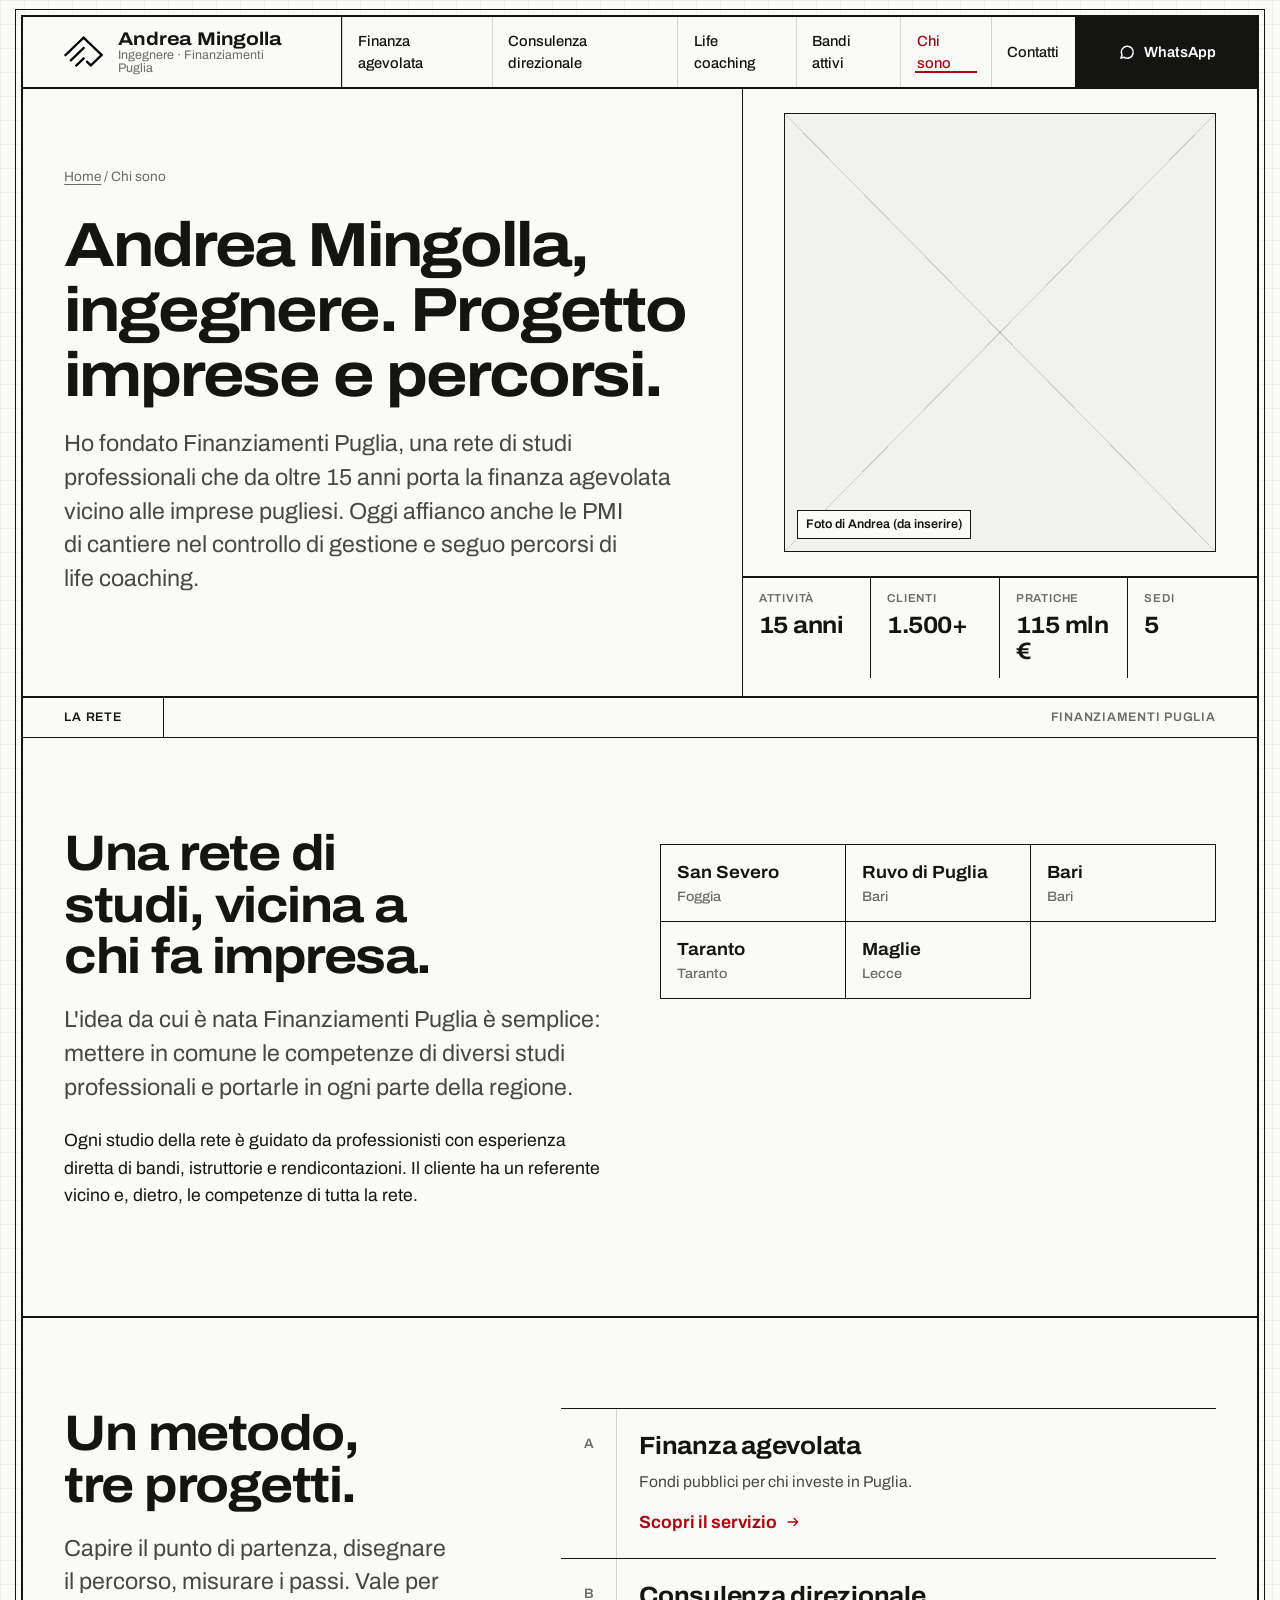
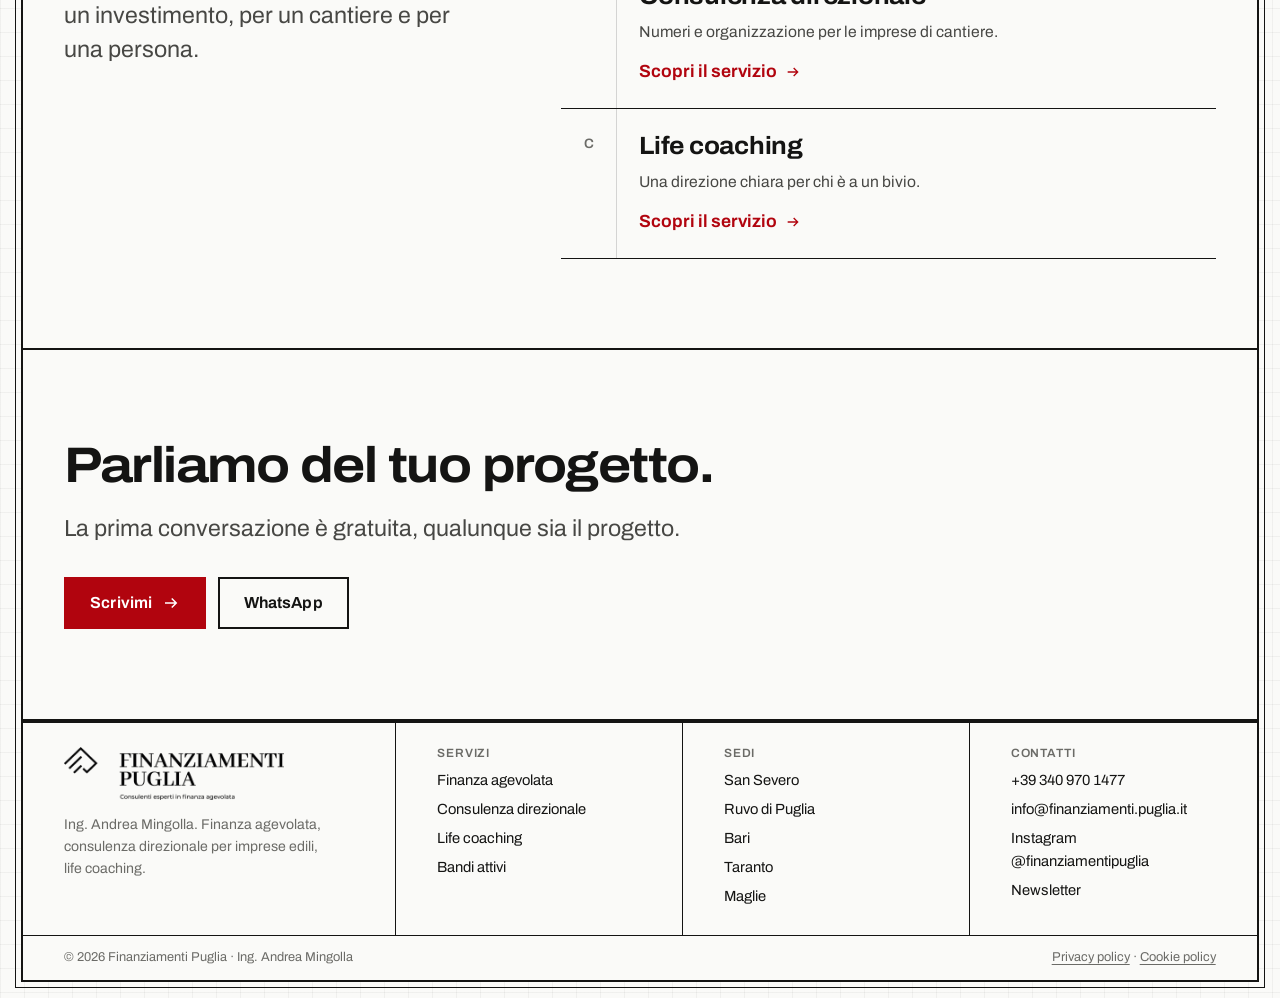
==== finanziamenti-puglia/chi-sono.html @ ba0a187e "Prototipo nuovo sito Finanziamenti Puglia / Andrea Mingolla Pagine HTML (home, finanza agevolata, co" ====
<!doctype html>
<html lang="it">
<head>
<meta charset="utf-8">
<meta name="viewport" content="width=device-width, initial-scale=1">
<title>Chi sono: Ing. Andrea Mingolla, fondatore di Finanziamenti Puglia</title>
<meta name="description" content="Andrea Mingolla, ingegnere, fondatore di Finanziamenti Puglia: 15 anni di finanza agevolata, oltre 1.500 clienti, 5 sedi in Puglia. Consulenza direzionale e life coaching.">
<link rel="canonical" href="https://www.finanziamenti.puglia.it/chi-sono/">
<meta property="og:type" content="website">
<meta property="og:locale" content="it_IT">
<meta property="og:title" content="Chi sono: Ing. Andrea Mingolla, fondatore di Finanziamenti Puglia">
<meta property="og:description" content="Andrea Mingolla, ingegnere, fondatore di Finanziamenti Puglia: 15 anni di finanza agevolata, oltre 1.500 clienti, 5 sedi in Puglia. Consulenza direzionale e life coaching.">
<meta property="og:url" content="https://www.finanziamenti.puglia.it/chi-sono/">
<meta name="theme-color" content="#fafaf8">
<link rel="icon" href="assets/img/favicon.png">
<link rel="preload" href="assets/fonts/archivo.woff2" as="font" type="font/woff2" crossorigin>
<link rel="stylesheet" href="assets/site.css">
<script type="application/ld+json">
{
 "@context": "https://schema.org",
 "@graph": [
  {
   "@type": "ProfilePage",
   "mainEntity": {
    "@id": "https://www.finanziamenti.puglia.it/#andrea"
   },
   "name": "Chi sono"
  },
  {
   "@type": "Person",
   "@id": "https://www.finanziamenti.puglia.it/#andrea",
   "name": "Andrea Mingolla",
   "honorificPrefix": "Ing.",
   "jobTitle": "Consulente di finanza agevolata, consulente direzionale e life coach",
   "worksFor": {
    "@id": "https://www.finanziamenti.puglia.it/#studio"
   }
  },
  {
   "@type": "BreadcrumbList",
   "itemListElement": [
    {
     "@type": "ListItem",
     "position": 1,
     "name": "Home",
     "item": "https://www.finanziamenti.puglia.it/"
    },
    {
     "@type": "ListItem",
     "position": 2,
     "name": "Chi sono",
     "item": "https://www.finanziamenti.puglia.it/chi-sono/"
    }
   ]
  }
 ]
}
</script>
</head>
<body>
<a class="skip" href="#contenuto">Vai al contenuto</a>
<div class="sheet">

<header class="top">
  <a class="brand" href="index.html" aria-label="Andrea Mingolla, home">
    <img src="assets/img/logo-mark.png" alt="" width="40" height="32">
    <span class="brand-name"><b>Andrea Mingolla</b><span>Ingegnere · Finanziamenti Puglia</span></span>
  </a>
  <button class="menu-btn" aria-expanded="false" aria-controls="nav">Menu</button>
  <nav class="nav" id="nav" aria-label="Principale">
    <a href="finanza-agevolata.html">Finanza agevolata</a>
    <a href="consulenza-direzionale.html">Consulenza direzionale</a>
    <a href="life-coaching.html">Life coaching</a>
    <a href="https://www.finanziamenti.puglia.it/bandi-attivi/">Bandi attivi</a>
    <a href="chi-sono.html" aria-current="page">Chi sono</a>
    <a href="contatti.html">Contatti</a>
  </nav>
  <a class="cta-wa" href="https://wa.me/393409701477?text=Ciao%20Andrea%2C%20ti%20scrivo%20dal%20sito." aria-label="Scrivimi su WhatsApp">
    <svg width="18" height="18" viewBox="0 0 24 24" fill="none" stroke="currentColor" stroke-width="2" aria-hidden="true"><path d="M4 20l1.3-3.9A8 8 0 1 1 8 19z"/></svg>
    <span>WhatsApp</span>
  </a>
</header>

<main id="contenuto">
<section class="page-head">
  <div class="main">
    <p class="crumbs"><a href="index.html">Home</a> / Chi sono</p>
    <h1>Andrea Mingolla, ingegnere. Progetto imprese e percorsi.</h1>
    <p class="lede">Ho fondato Finanziamenti Puglia, una rete di studi professionali che da oltre 15 anni porta la finanza agevolata vicino alle imprese pugliesi. Oggi affianco anche le PMI di cantiere nel controllo di gestione e seguo percorsi di life coaching.</p>
  </div>
  <div class="side"><div class="note" style="flex:1;display:flex"><div class="photo" style="width:100%;aspect-ratio:auto;min-height:260px"><span>Foto di Andrea (da inserire)</span></div></div>
    <dl class="cartiglio"><div><dt>Attività</dt><dd>15 anni</dd></div><div><dt>Clienti</dt><dd>1.500+</dd></div><div><dt>Pratiche</dt><dd>115 mln €</dd></div><div><dt>Sedi</dt><dd>5</dd></div></dl></div>
</section>

<section class="band" aria-labelledby="visione">
  <div class="strip"><span>La rete</span><span>Finanziamenti Puglia</span></div>
  <div class="pad cols">
    <div class="span-6 stack">
      <h2 id="visione">Una rete di studi, vicina a chi fa impresa.</h2>
      <p class="lede">L'idea da cui è nata Finanziamenti Puglia è semplice: mettere in comune le competenze di diversi studi professionali e portarle in ogni parte della regione.</p>
      <p>Ogni studio della rete è guidato da professionisti con esperienza diretta di bandi, istruttorie e rendicontazioni. Il cliente ha un referente vicino e, dietro, le competenze di tutta la rete.</p>
    </div>
    <div class="span-6">
      <ul class="sedi" aria-label="Sedi">
        <li>San Severo<span>Foggia</span></li><li>Ruvo di Puglia<span>Bari</span></li><li>Bari<span>Bari</span></li><li>Taranto<span>Taranto</span></li><li>Maglie<span>Lecce</span></li>
      </ul>
    </div>
  </div>
</section>

<section class="band" aria-labelledby="metodo">
  <div class="pad cols">
    <div class="span-5 stack"><h2 id="metodo">Un metodo, tre progetti.</h2><p class="lede">Capire il punto di partenza, disegnare il percorso, misurare i passi. Vale per un investimento, per un cantiere e per una persona.</p></div>
    <div class="span-7">
      <a class="index-row" href="finanza-agevolata.html" style="border-top:1px solid var(--line)"><span class="code">A</span><div class="body"><h3>Finanza agevolata</h3><p>Fondi pubblici per chi investe in Puglia.</p><span class="go">Scopri il servizio <svg viewBox="0 0 24 24" fill="none" stroke="currentColor" stroke-width="2" aria-hidden="true"><path d="M4 12h15M13 6l6 6-6 6"/></svg></span></div><svg class="ring" aria-hidden="true"><rect x="1" y="1" width="99%" height="98%"/></svg></a>
      <a class="index-row" href="consulenza-direzionale.html"><span class="code">B</span><div class="body"><h3>Consulenza direzionale</h3><p>Numeri e organizzazione per le imprese di cantiere.</p><span class="go">Scopri il servizio <svg viewBox="0 0 24 24" fill="none" stroke="currentColor" stroke-width="2" aria-hidden="true"><path d="M4 12h15M13 6l6 6-6 6"/></svg></span></div><svg class="ring" aria-hidden="true"><rect x="1" y="1" width="99%" height="98%"/></svg></a>
      <a class="index-row" href="life-coaching.html" style="border-bottom:1px solid var(--line)"><span class="code">C</span><div class="body"><h3>Life coaching</h3><p>Una direzione chiara per chi è a un bivio.</p><span class="go">Scopri il servizio <svg viewBox="0 0 24 24" fill="none" stroke="currentColor" stroke-width="2" aria-hidden="true"><path d="M4 12h15M13 6l6 6-6 6"/></svg></span></div><svg class="ring" aria-hidden="true"><rect x="1" y="1" width="99%" height="98%"/></svg></a>
    </div>
  </div>
</section>

<section class="band" aria-labelledby="cta">
  <div class="pad cols">
    <div class="span-8 stack"><h2 id="cta">Parliamo del tuo progetto.</h2><p class="lede">La prima conversazione è gratuita, qualunque sia il progetto.</p>
      <div class="btn-row"><a class="btn btn-red" href="contatti.html#richiesta"><span>Scrivimi</span><svg viewBox="0 0 24 24" fill="none" stroke="currentColor" stroke-width="2" aria-hidden="true"><path d="M4 12h15M13 6l6 6-6 6"/></svg></a><a class="btn" href="https://wa.me/393409701477">WhatsApp</a></div></div>
  </div>
</section>
</main>

<footer>
  <div class="foot" style="border-top:2px solid var(--line)">
    <div>
      <img class="logo" src="assets/img/logo-finanziamenti-puglia.png" alt="Finanziamenti Puglia" width="220" height="53">
      <p class="small">Ing. Andrea Mingolla. Finanza agevolata, consulenza direzionale per imprese edili, life coaching.</p>
    </div>
    <div><h4>Servizi</h4><ul><li><a href="finanza-agevolata.html">Finanza agevolata</a></li><li><a href="consulenza-direzionale.html">Consulenza direzionale</a></li><li><a href="life-coaching.html">Life coaching</a></li><li><a href="https://www.finanziamenti.puglia.it/bandi-attivi/">Bandi attivi</a></li></ul></div>
    <div><h4>Sedi</h4><ul><li>San Severo</li><li>Ruvo di Puglia</li><li>Bari</li><li>Taranto</li><li>Maglie</li></ul></div>
    <div><h4>Contatti</h4><ul><li><a href="tel:+393409701477">+39 340 970 1477</a></li><li><a href="mailto:info@finanziamenti.puglia.it">info@finanziamenti.puglia.it</a></li><li><a href="https://www.instagram.com/finanziamentipuglia/">Instagram @finanziamentipuglia</a></li><li><a href="https://www.finanziamenti.puglia.it/newsletter/">Newsletter</a></li></ul></div>
  </div>
  <div class="foot-legal"><span>© 2026 Finanziamenti Puglia · Ing. Andrea Mingolla</span><span><a href="https://www.finanziamenti.puglia.it/privacy-policy/">Privacy policy</a> · <a href="https://www.finanziamenti.puglia.it/cookie-policy/">Cookie policy</a></span></div>
</footer>

</div>
<a class="wa-float" href="https://wa.me/393409701477?text=Ciao%20Andrea%2C%20ti%20scrivo%20dal%20sito."><svg viewBox="0 0 24 24" fill="none" stroke="currentColor" stroke-width="2" aria-hidden="true"><path d="M4 20l1.3-3.9A8 8 0 1 1 8 19z"/></svg>WhatsApp</a>
<script src="assets/site.js"></script>
</body>
</html>
---- finanziamenti-puglia/assets/site.css ----
/* Andrea Mingolla / Finanziamenti Puglia: la tavola di progetto */

@font-face {
  font-family: "Archivo";
  src: url("fonts/archivo.woff2") format("woff2-variations");
  font-weight: 100 900;
  font-stretch: 62% 125%;
  font-style: normal;
  font-display: swap;
}

:root {
  --paper: #fafaf8;
  --paper-2: #f1f1ee;
  --ink: #141413;
  --ink-2: #474744;
  --ink-3: #6b6b67;
  --line: #141413;
  --hair: rgba(20, 20, 19, 0.16);
  --grid: rgba(20, 20, 19, 0.045);
  --red: #b1040e;
  --red-deep: #8c030b;
  --red-wash: rgba(177, 4, 14, 0.07);

  --font: "Archivo", "Helvetica Neue", Arial, sans-serif;
  --step--1: clamp(0.82rem, 0.8rem + 0.1vw, 0.88rem);
  --step-0: clamp(1rem, 0.96rem + 0.2vw, 1.1rem);
  --step-1: clamp(1.2rem, 1.1rem + 0.45vw, 1.45rem);
  --step-2: clamp(1.5rem, 1.3rem + 0.9vw, 2.1rem);
  --step-3: clamp(2rem, 1.6rem + 1.9vw, 3.2rem);
  --step-4: clamp(2.3rem, 1.5rem + 3vw, 4.1rem);

  --gutter: clamp(16px, 3.2vw, 48px);
  --frame: clamp(8px, 1.2vw, 18px);
  --max: 1400px;
  --ease: cubic-bezier(0.16, 1, 0.3, 1);
}

*, *::before, *::after { box-sizing: border-box; }
html { -webkit-text-size-adjust: 100%; scroll-behavior: smooth; scroll-padding-top: 88px; }
@media (prefers-reduced-motion: reduce) { html { scroll-behavior: auto; } }

body {
  margin: 0;
  font-family: var(--font);
  font-size: var(--step-0);
  line-height: 1.55;
  color: var(--ink);
  background-color: var(--paper);
  background-image:
    linear-gradient(var(--grid) 1px, transparent 1px),
    linear-gradient(90deg, var(--grid) 1px, transparent 1px);
  background-size: 24px 24px;
  font-variant-numeric: tabular-nums;
  text-rendering: optimizeLegibility;
}

::selection { background: var(--red); color: #fff; }
:focus-visible { outline: 2px solid var(--red); outline-offset: 3px; }
html { scrollbar-color: var(--ink) var(--paper-2); }

img { max-width: 100%; display: block; }
a { color: inherit; text-decoration-thickness: 1px; text-underline-offset: 0.2em; }
a:not([class]):hover { color: var(--red); }

h1, h2, h3, h4 {
  margin: 0;
  font-weight: 700;
  font-stretch: 112%;
  line-height: 1.04;
  letter-spacing: -0.02em;
  text-wrap: balance;
}
h1 { font-size: var(--step-4); letter-spacing: -0.035em; }
h2 { font-size: var(--step-3); letter-spacing: -0.03em; }
h3 { font-size: var(--step-1); font-stretch: 105%; letter-spacing: -0.01em; line-height: 1.2; }
p { margin: 0 0 1em; max-width: 68ch; text-wrap: pretty; }
.lede { font-size: var(--step-1); line-height: 1.45; color: var(--ink-2); max-width: 58ch; }
.small { font-size: var(--step--1); color: var(--ink-3); }

.skip { position: absolute; left: -9999px; top: 8px; background: var(--ink); color: #fff; padding: 8px 12px; z-index: 50; }
.skip:focus { left: 8px; }

/* ---------- Sheet frame ---------- */
.sheet {
  max-width: var(--max);
  margin: var(--frame) auto;
  border: 2px solid var(--line);
  outline: 1px solid var(--line);
  outline-offset: 5px;
  background: var(--paper);
  position: relative;
}
@media (max-width: 1440px) {
  .sheet { margin-left: calc(var(--frame) + 6px); margin-right: calc(var(--frame) + 6px); }
}

/* ---------- Header ---------- */
.top {
  position: sticky; top: 0; z-index: 20;
  display: flex; align-items: stretch; justify-content: space-between;
  border-bottom: 2px solid var(--line);
  background: var(--paper);
  min-height: 72px;
}
.brand {
  display: flex; align-items: center; gap: 14px;
  padding: 10px var(--gutter);
  text-decoration: none;
  border-right: 1px solid var(--line);
}
.brand img { width: 40px; height: auto; }
.brand-name { display: flex; flex-direction: column; line-height: 1.1; }
.brand-name b { font-size: 1.15rem; font-stretch: 115%; letter-spacing: -0.01em; }
.brand-name span { font-size: 0.78rem; color: var(--ink-3); }
.brand:hover { color: var(--ink); }

.nav { display: flex; align-items: stretch; margin-left: auto; }
.nav a {
  display: flex; align-items: center;
  padding: 0 clamp(10px, 1.2vw, 20px);
  border-left: 1px solid var(--hair);
  text-decoration: none;
  font-size: 0.92rem; font-weight: 500;
  position: relative;
}
.nav a[aria-current="page"] { color: var(--red); }
.nav a[aria-current="page"]::after {
  content: ""; position: absolute; left: 14px; right: 14px; bottom: 14px;
  height: 2px; background: var(--red);
}
.top .cta-wa {
  display: flex; align-items: center; gap: 8px;
  padding: 0 var(--gutter);
  border-left: 2px solid var(--line);
  background: var(--ink); color: #fff;
  text-decoration: none; font-weight: 600; font-size: 0.92rem;
  white-space: nowrap;
}
.top .cta-wa:hover { background: var(--red); color: #fff; }
.menu-btn { display: none; }

@media (max-width: 1080px) {
  .nav { display: none; }
  .menu-btn {
    display: flex; align-items: center; gap: 8px; margin-left: auto;
    padding: 0 var(--gutter); border: 0; border-left: 1px solid var(--line);
    background: transparent; font: inherit; font-weight: 600; color: var(--ink); cursor: pointer;
  }
  .nav.open {
    display: flex; flex-direction: column; position: absolute; top: 100%; left: 0; right: 0;
    background: var(--paper); border-bottom: 2px solid var(--line);
  }
  .nav.open a { padding: 16px var(--gutter); border-left: 0; border-top: 1px solid var(--hair); font-size: 1.05rem; }
  .nav.open a[aria-current="page"]::after { display: none; }
}
@media (max-width: 560px) {
  .brand-name span { display: none; }
  .top .cta-wa span { display: none; }
  .brand { border-right: 0; }
}

/* ---------- Generic layout ---------- */
.band { border-bottom: 2px solid var(--line); position: relative; }
.pad { padding: clamp(48px, 7vw, 112px) var(--gutter); }
.cols { display: grid; grid-template-columns: repeat(12, minmax(0, 1fr)); column-gap: var(--gutter); }
.span-5 { grid-column: span 5; } .span-6 { grid-column: span 6; } .span-7 { grid-column: span 7; } .span-4 { grid-column: span 4; } .span-8 { grid-column: span 8; }
@media (max-width: 900px) { .cols > * { grid-column: 1 / -1; } }

.stack > * + * { margin-top: 1.1rem; }
h2 + .lede, h1 + .lede { margin-top: 1.25rem; }

/* ---------- Buttons ---------- */
.btn {
  display: inline-flex; align-items: center; justify-content: center; gap: 10px;
  min-height: 52px; padding: 0 24px;
  font: inherit; font-weight: 650; font-size: 1rem; letter-spacing: 0.005em;
  text-decoration: none; cursor: pointer;
  border: 2px solid var(--ink); background: transparent; color: var(--ink);
  transition: background-color .2s var(--ease), color .2s var(--ease), border-color .2s var(--ease);
}
.btn svg { width: 18px; height: 18px; flex: none; transition: transform .3s var(--ease); }
.btn:hover svg { transform: translateX(3px); }
.btn-red { background: var(--red); border-color: var(--red); color: #fff; }
.btn-red:hover { background: var(--red-deep); border-color: var(--red-deep); color: #fff; }
.btn-ink { background: var(--ink); color: #fff; }
.btn-ink:hover { background: var(--red); border-color: var(--red); color: #fff; }
.btn:not(.btn-red):not(.btn-ink):hover { background: var(--ink); color: #fff; }
.btn-row { display: flex; flex-wrap: wrap; gap: 12px; margin-top: 2rem; }

/* ---------- Revision mark (red pen) ---------- */
.mark { position: relative; white-space: nowrap; display: inline-block; }
.mark svg {
  position: absolute; left: -7%; top: -6%; width: 114%; height: 116%;
  overflow: visible; pointer-events: none;
}
.mark path {
  fill: none; stroke: var(--red); stroke-width: 3; stroke-linecap: round;
  vector-effect: non-scaling-stroke;
}
.js .mark path { stroke-dasharray: 1400; stroke-dashoffset: 1400; animation: draw 1.2s .35s var(--ease) forwards; }
.under { text-decoration: underline; text-decoration-color: var(--red); text-decoration-thickness: 0.07em; text-underline-offset: 0.12em; text-decoration-skip-ink: none; }
@keyframes draw { to { stroke-dashoffset: 0; } }
@media (prefers-reduced-motion: reduce) { .js .mark path { animation: none; stroke-dashoffset: 0; } }

/* ---------- Hero sheet ---------- */
.hero { display: grid; grid-template-columns: minmax(0, 1.25fr) minmax(0, 1fr); border-bottom: 2px solid var(--line); }
.hero-main { padding: clamp(36px, 4.5vw, 72px) var(--gutter) clamp(32px, 4vw, 56px); border-right: 1px solid var(--line); display: flex; flex-direction: column; }
.hero-main h1 { max-width: 17ch; }
.nw { white-space: nowrap; }
.hero-main .lede { margin-top: 1.6rem; }
.hero-side { display: flex; flex-direction: column; }

/* elenco elaborati: the service index table */
.index-table { width: 100%; border-collapse: collapse; }
.index-caption {
  display: flex; justify-content: space-between; align-items: baseline;
  padding: 14px var(--gutter); border-bottom: 1px solid var(--line);
  font-size: var(--step--1); font-weight: 600; font-stretch: 110%; text-transform: uppercase; letter-spacing: 0.06em;
}
.index-caption span:last-child { color: var(--ink-3); font-weight: 500; text-transform: none; letter-spacing: 0; }
.index-row {
  display: grid; grid-template-columns: 56px minmax(0, 1fr); align-items: start;
  border-bottom: 1px solid var(--line);
  text-decoration: none; position: relative;
  transition: background-color .25s var(--ease);
}
.index-row:last-child { border-bottom: 0; }
.index-row .code {
  align-self: stretch; display: flex; align-items: flex-start; justify-content: center;
  padding-top: 24px; border-right: 1px solid var(--hair);
  font-size: 0.85rem; font-weight: 600; color: var(--ink-3);
}
.index-row .body { padding: 22px var(--gutter) 22px 22px; }
.index-row h2, .index-row h3 { font-size: clamp(1.2rem, 1rem + .7vw, 1.6rem); display: inline; }
.index-row p { margin: 8px 0 14px; color: var(--ink-2); font-size: 0.98rem; }
.index-row .go { display: inline-flex; align-items: center; gap: 8px; font-weight: 650; color: var(--red); }
.index-row .go svg { width: 16px; height: 16px; transition: transform .3s var(--ease); }
.index-row .ring { position: absolute; inset: 8px 10px; pointer-events: none; overflow: visible; width: calc(100% - 20px); height: calc(100% - 16px); }
.index-row .ring rect { fill: none; stroke: var(--red); stroke-width: 2; stroke-dasharray: 3200; stroke-dashoffset: 3200; transition: stroke-dashoffset .9s var(--ease); vector-effect: non-scaling-stroke; }
.index-row:hover, .index-row:focus-visible { background: var(--red-wash); color: var(--ink); outline: none; }
.index-row:hover .ring rect, .index-row:focus-visible .ring rect { stroke-dashoffset: 0; }
.index-row:hover .go svg { transform: translateX(4px); }

/* cartiglio: title block */
.cartiglio { margin-top: auto; border-top: 2px solid var(--line); display: grid; grid-template-columns: repeat(4, minmax(0, 1fr)); }
.cartiglio > div { padding: 12px 16px 14px; border-right: 1px solid var(--line); }
.cartiglio > div:last-child { border-right: 0; }
.cartiglio dt, .cartiglio .k { font-size: 0.72rem; text-transform: uppercase; letter-spacing: 0.07em; color: var(--ink-3); font-weight: 600; }
.cartiglio dd, .cartiglio .v { margin: 4px 0 0; font-size: clamp(1.15rem, 1rem + .6vw, 1.6rem); font-weight: 700; font-stretch: 108%; letter-spacing: -0.02em; line-height: 1.1; }
.cartiglio .wide { grid-column: span 2; }
.cartiglio .full { grid-column: 1 / -1; border-right: 0; border-top: 1px solid var(--line); }
.cartiglio .v small { font-size: 0.85rem; font-weight: 500; letter-spacing: 0; color: var(--ink-2); }

@media (max-width: 1000px) {
  .hero { grid-template-columns: 1fr; }
  .hero-main { border-right: 0; border-bottom: 2px solid var(--line); }
}
@media (max-width: 560px) {
  .cartiglio { grid-template-columns: repeat(2, minmax(0, 1fr)); }
  .cartiglio > div:nth-child(2n) { border-right: 0; }
  .cartiglio > div:nth-child(n+3) { border-top: 1px solid var(--line); }
  .index-row { grid-template-columns: 40px minmax(0, 1fr); }
  .index-row .body { padding: 18px 16px; }
}

/* ---------- Dimension line (quota) ---------- */
.quota { display: flex; align-items: center; gap: 10px; color: var(--ink-3); font-size: 0.8rem; font-weight: 600; letter-spacing: 0.04em; margin: 0 0 2rem; }
.quota::before, .quota::after { content: ""; height: 1px; background: currentColor; flex: 1; }
.quota span { white-space: nowrap; }
.quota { --tick: 9px; position: relative; padding: 0 1px; }
.quota-wrap { position: relative; }
.quota-wrap::before, .quota-wrap::after { content: ""; position: absolute; top: 50%; width: 1px; height: 14px; background: var(--ink-3); transform: translateY(-50%) rotate(45deg); }

/* ---------- Section head with title strip ---------- */
.strip {
  display: flex; flex-wrap: wrap; align-items: stretch; border-bottom: 1px solid var(--line);
  font-size: 0.78rem; font-weight: 600; letter-spacing: 0.06em; text-transform: uppercase;
}
.strip > * { padding: 10px var(--gutter); border-right: 1px solid var(--line); display: flex; align-items: center; gap: 8px; }
.strip > *:last-child { border-right: 0; margin-left: auto; color: var(--ink-3); }
.strip .rev { color: var(--red); }

/* ---------- Bandi list ---------- */
.bandi { border-top: 2px solid var(--line); margin-top: 2rem; }
.bando {
  display: grid; grid-template-columns: 110px minmax(0, 1fr) auto; gap: 18px; align-items: baseline;
  padding: 18px 0; border-bottom: 1px solid var(--line); text-decoration: none;
}
.bando time { font-size: 0.85rem; color: var(--ink-3); font-weight: 600; }
.bando b { font-size: 1.1rem; font-stretch: 108%; display: block; }
.bando span { color: var(--ink-2); font-size: 0.95rem; }
.bando .arr { width: 18px; height: 18px; color: var(--red); transition: transform .3s var(--ease); }
.bando:hover .arr { transform: translateX(4px); }
@media (max-width: 640px) { .bando { grid-template-columns: minmax(0, 1fr) auto; } .bando time { grid-column: 1 / -1; } }

/* ---------- Spec list (what's included) ---------- */
.spec { list-style: none; margin: 1.5rem 0 0; padding: 0; border-top: 1px solid var(--line); }
.spec li { display: grid; grid-template-columns: 2.2rem minmax(0, 1fr); gap: 12px; padding: 14px 0; border-bottom: 1px solid var(--hair); }
.spec li::before { content: ""; width: 14px; height: 14px; margin-top: 6px; border: 2px solid var(--red); border-radius: 50%; }
.spec b { display: block; font-stretch: 106%; }
.spec span { color: var(--ink-2); font-size: 0.97rem; }

/* ---------- Margin diagram (illustrative) ---------- */
.diagram { border: 1px solid var(--line); background: var(--paper); padding: 20px 20px 16px; }
.diagram figcaption { font-size: 0.8rem; color: var(--ink-3); margin-top: 12px; display: flex; justify-content: space-between; gap: 12px; flex-wrap: wrap; }
.diagram svg { width: 100%; height: auto; display: block; overflow: visible; }
.diagram text { font-family: var(--font); font-size: 12px; fill: var(--ink-2); }
.diagram .t-strong { font-weight: 700; fill: var(--ink); font-size: 13px; }
.diagram .t-red { fill: var(--red); font-weight: 700; }

/* ---------- Photo placeholder (architectural: box with X) ---------- */
.photo {
  position: relative; border: 1px solid var(--line); background: var(--paper-2);
  aspect-ratio: 4 / 5; overflow: hidden;
}
.photo::before, .photo::after {
  content: ""; position: absolute; inset: 0;
  background: linear-gradient(to top right, transparent calc(50% - .5px), var(--hair) calc(50% - .5px), var(--hair) calc(50% + .5px), transparent calc(50% + .5px));
}
.photo::after { transform: scaleX(-1); }
.photo span { position: absolute; left: 12px; bottom: 12px; z-index: 1; background: var(--paper); border: 1px solid var(--line); padding: 4px 8px; font-size: 0.78rem; font-weight: 600; }
.photo img { position: relative; z-index: 1; width: 100%; height: 100%; object-fit: cover; }

/* ---------- Coaching register ---------- */
.coach { background: var(--paper); }
.coach h2 { font-stretch: 100%; font-weight: 600; }
.handline { display: block; width: min(320px, 70%); height: 22px; margin: 1.4rem 0 1.6rem; }
.handline path { fill: none; stroke: var(--red); stroke-width: 2.5; stroke-linecap: round; }

/* ---------- FAQ ---------- */
.faq { border-top: 2px solid var(--line); }
.faq details { border-bottom: 1px solid var(--line); }
.faq summary {
  list-style: none; cursor: pointer; display: flex; justify-content: space-between; gap: 18px; align-items: center;
  padding: 20px 0; font-weight: 650; font-stretch: 106%; font-size: var(--step-1); line-height: 1.3;
}
.faq summary::-webkit-details-marker { display: none; }
.faq summary::after {
  content: ""; flex: none; width: 14px; height: 14px; border-right: 2px solid var(--ink); border-bottom: 2px solid var(--ink);
  transform: rotate(45deg) translate(-3px, -3px); transition: transform .3s var(--ease);
}
.faq details[open] summary::after { transform: rotate(-135deg) translate(-3px, -3px); border-color: var(--red); }
.faq summary:hover { color: var(--red); }
.faq .a { padding: 0 0 22px; color: var(--ink-2); }
.faq .a p { max-width: 72ch; }

/* ---------- Form ---------- */
.form { border: 2px solid var(--line); background: var(--paper); }
.form fieldset { border: 0; margin: 0; padding: 0; min-width: 0; }
.form .pick { display: grid; grid-template-columns: repeat(3, minmax(0, 1fr)); border-bottom: 2px solid var(--line); }
.form .pick legend { position: absolute; left: -9999px; }
.form .pick label { position: relative; padding: 16px 18px; border-right: 1px solid var(--line); cursor: pointer; display: block; }
.form .pick label:last-of-type { border-right: 0; }
.form .pick input { position: absolute; opacity: 0; }
.form .pick b { display: block; font-stretch: 106%; line-height: 1.2; }
.form .pick span { font-size: 0.85rem; color: var(--ink-3); }
.form .pick label:has(input:checked) { background: var(--ink); color: #fff; }
.form .pick label:has(input:checked) span { color: rgba(255,255,255,.75); }
.form .pick label:has(input:focus-visible) { outline: 2px solid var(--red); outline-offset: -4px; }
@media (max-width: 640px) {
  .form .pick { grid-template-columns: 1fr; }
  .form .pick label { border-right: 0; border-bottom: 1px solid var(--line); }
  .form .pick label:last-of-type { border-bottom: 0; }
}
.form .fields { padding: clamp(18px, 2.4vw, 32px); display: grid; grid-template-columns: repeat(2, minmax(0, 1fr)); gap: 18px 20px; }
.form .full { grid-column: 1 / -1; }
@media (max-width: 640px) { .form .fields { grid-template-columns: 1fr; } }
.field label, .field .lab { display: block; font-size: 0.86rem; font-weight: 650; margin-bottom: 6px; }
.field input, .field select, .field textarea {
  width: 100%; font: inherit; font-size: 1rem; color: var(--ink);
  background: #fff; border: 1px solid var(--line); border-radius: 0;
  padding: 12px 14px; min-height: 48px; caret-color: var(--red);
}
.field textarea { min-height: 110px; resize: vertical; }
.field input::placeholder, .field textarea::placeholder { color: #75756f; }
.field input:focus, .field select:focus, .field textarea:focus { outline: 2px solid var(--red); outline-offset: -1px; }
.field .err { display: none; color: var(--red); font-size: 0.85rem; margin-top: 6px; font-weight: 600; }
.field.invalid input, .field.invalid select, .field.invalid textarea { border-color: var(--red); background: #fff6f6; }
.field.invalid .err { display: block; }
.check { display: flex; gap: 10px; align-items: flex-start; font-size: 0.9rem; color: var(--ink-2); }
.check input { width: 20px; height: 20px; margin: 2px 0 0; accent-color: var(--red); flex: none; }
.form .actions { display: flex; flex-wrap: wrap; align-items: center; justify-content: space-between; gap: 16px; padding: 18px clamp(18px, 2.4vw, 32px); border-top: 1px solid var(--line); }
.form [data-service] { display: contents; }
.form [data-service][hidden] { display: none; }
.form .done { display: none; padding: clamp(24px, 4vw, 48px); }
.form.sent .done { display: block; }
.form.sent .fields, .form.sent .actions, .form.sent .pick { display: none; }
.btn[aria-busy="true"] { opacity: .7; cursor: progress; }

/* ---------- Contact rail ---------- */
.rail { display: grid; grid-template-columns: repeat(3, minmax(0, 1fr)); border-top: 2px solid var(--line); }
.rail a { padding: 22px var(--gutter); border-right: 1px solid var(--line); text-decoration: none; display: block; }
.rail a:last-child { border-right: 0; }
.rail .k { font-size: 0.75rem; text-transform: uppercase; letter-spacing: 0.07em; color: var(--ink-3); font-weight: 600; }
.rail .v { display: block; font-size: var(--step-1); font-weight: 700; font-stretch: 108%; margin-top: 4px; }
.rail a:hover { background: var(--ink); color: #fff; }
.rail a:hover .k { color: rgba(255,255,255,.7); }
@media (max-width: 760px) { .rail { grid-template-columns: 1fr; } .rail a { border-right: 0; border-bottom: 1px solid var(--line); } .rail a:last-child { border-bottom: 0; } }

/* ---------- Footer (big title block) ---------- */
.foot { display: grid; grid-template-columns: 1.3fr 1fr 1fr 1fr; font-size: 0.92rem; }
.foot > div { padding: 24px var(--gutter) 28px; border-right: 1px solid var(--line); }
.foot > div:last-child { border-right: 0; }
.foot h4 { font-size: 0.75rem; text-transform: uppercase; letter-spacing: 0.07em; color: var(--ink-3); font-weight: 600; margin-bottom: 10px; font-stretch: 100%; }
.foot ul { list-style: none; padding: 0; margin: 0; }
.foot li + li { margin-top: 6px; }
.foot a { text-decoration: none; }
.foot a:hover { text-decoration: underline; }
.foot .logo { width: 220px; margin-bottom: 14px; }
.foot-legal { border-top: 1px solid var(--line); display: flex; flex-wrap: wrap; gap: 8px 24px; justify-content: space-between; padding: 12px var(--gutter); font-size: 0.8rem; color: var(--ink-3); }
@media (max-width: 900px) { .foot { grid-template-columns: 1fr 1fr; } .foot > div:nth-child(2n) { border-right: 0; } .foot > div:nth-child(n+3) { border-top: 1px solid var(--line); } }
@media (max-width: 520px) { .foot { grid-template-columns: 1fr; } .foot > div { border-right: 0; border-top: 1px solid var(--line); } .foot > div:first-child { border-top: 0; } }

/* ---------- Floating WhatsApp on mobile ---------- */
.wa-float { display: none; }
@media (max-width: 760px) {
  .wa-float {
    display: flex; align-items: center; justify-content: center; gap: 8px;
    position: fixed; right: 14px; bottom: 14px; z-index: 30;
    height: 52px; padding: 0 18px; background: var(--ink); color: #fff; text-decoration: none; font-weight: 650;
    border: 2px solid var(--paper); box-shadow: 0 6px 18px rgba(20,20,19,.25);
  }
  .wa-float svg { width: 20px; height: 20px; }
}

/* ---------- Page heads (inner pages) ---------- */
.page-head { display: grid; grid-template-columns: minmax(0, 1.4fr) minmax(0, 1fr); border-bottom: 2px solid var(--line); }
.page-head .main { padding: clamp(40px, 6vw, 88px) var(--gutter); border-right: 1px solid var(--line); }
.page-head .side { display: flex; flex-direction: column; }
.page-head .side .note { padding: 24px var(--gutter); }
.page-head .side .note p { color: var(--ink-2); }
.crumbs { font-size: 0.85rem; color: var(--ink-3); margin-bottom: 1.6rem; }
.crumbs a { color: var(--ink-3); }
.crumbs a:hover { color: var(--red); }
@media (max-width: 1000px) { .page-head { grid-template-columns: 1fr; } .page-head .main { border-right: 0; border-bottom: 1px solid var(--line); } }

/* steps of an engagement */
.steps { counter-reset: s; display: grid; grid-template-columns: repeat(4, minmax(0, 1fr)); border-top: 2px solid var(--line); margin-top: 2rem; }
.steps li { list-style: none; padding: 20px 20px 24px 0; border-right: 1px solid var(--hair); margin-right: 20px; }
.steps li:last-child { border-right: 0; }
.steps li b { display: block; font-stretch: 108%; font-size: 1.08rem; margin-bottom: 6px; }
.steps li b::before { counter-increment: s; content: counter(s) "."; color: var(--red); margin-right: 8px; }
.steps li span { color: var(--ink-2); font-size: 0.96rem; }
.steps { padding: 0; }
@media (max-width: 900px) { .steps { grid-template-columns: 1fr 1fr; } .steps li:nth-child(2n) { border-right: 0; } }
@media (max-width: 520px) { .steps { grid-template-columns: 1fr; } .steps li { border-right: 0; margin-right: 0; border-bottom: 1px solid var(--hair); } }

.callout { border: 2px solid var(--red); padding: 22px 24px; position: relative; background: var(--paper); }
.callout p:last-child { margin-bottom: 0; }

.tag-list { display: flex; flex-wrap: wrap; gap: 8px; list-style: none; padding: 0; margin: 1.2rem 0 0; }
.tag-list li { border: 1px solid var(--line); padding: 6px 12px; font-size: 0.9rem; font-weight: 550; background: var(--paper); }

.sedi { list-style: none; padding: 0; margin: 1rem 0 0; display: grid; grid-template-columns: repeat(auto-fill, minmax(150px, 1fr)); border-top: 1px solid var(--line); border-left: 1px solid var(--line); }
.sedi li { padding: 14px 16px; border-right: 1px solid var(--line); border-bottom: 1px solid var(--line); font-weight: 650; font-stretch: 106%; background: var(--paper); }
.sedi li span { display: block; font-weight: 500; font-size: 0.85rem; color: var(--ink-3); }

.reveal { transition: opacity .8s var(--ease), transform .8s var(--ease); }
.js .reveal.pending { opacity: 0.001; transform: translateY(14px); }
@media (prefers-reduced-motion: reduce) { .js .reveal.pending { opacity: 1; transform: none; } }
.check-field .err { display: none; }
.check-field.invalid .err { display: block; }
.check-field.invalid .check input { outline: 2px solid var(--red); outline-offset: 1px; }
.wa-float:hover { color: #fff; background: var(--red); }
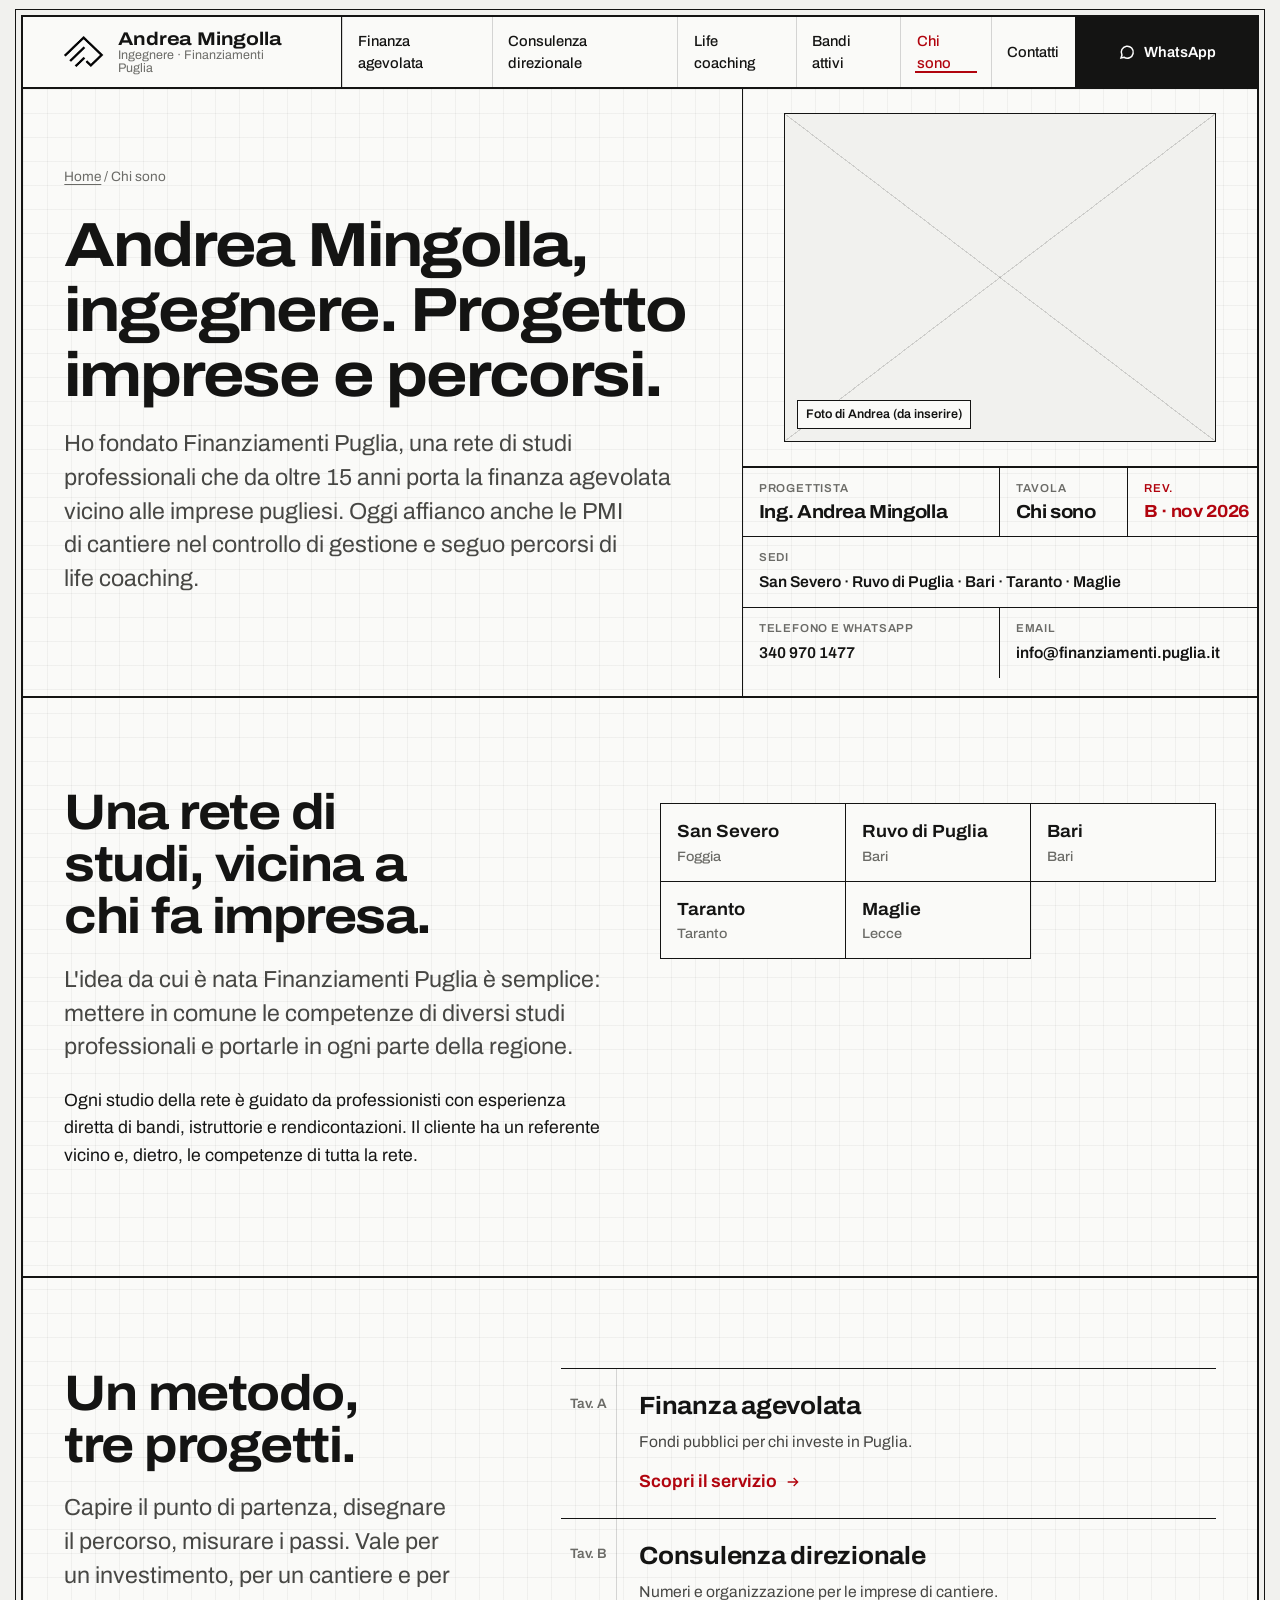
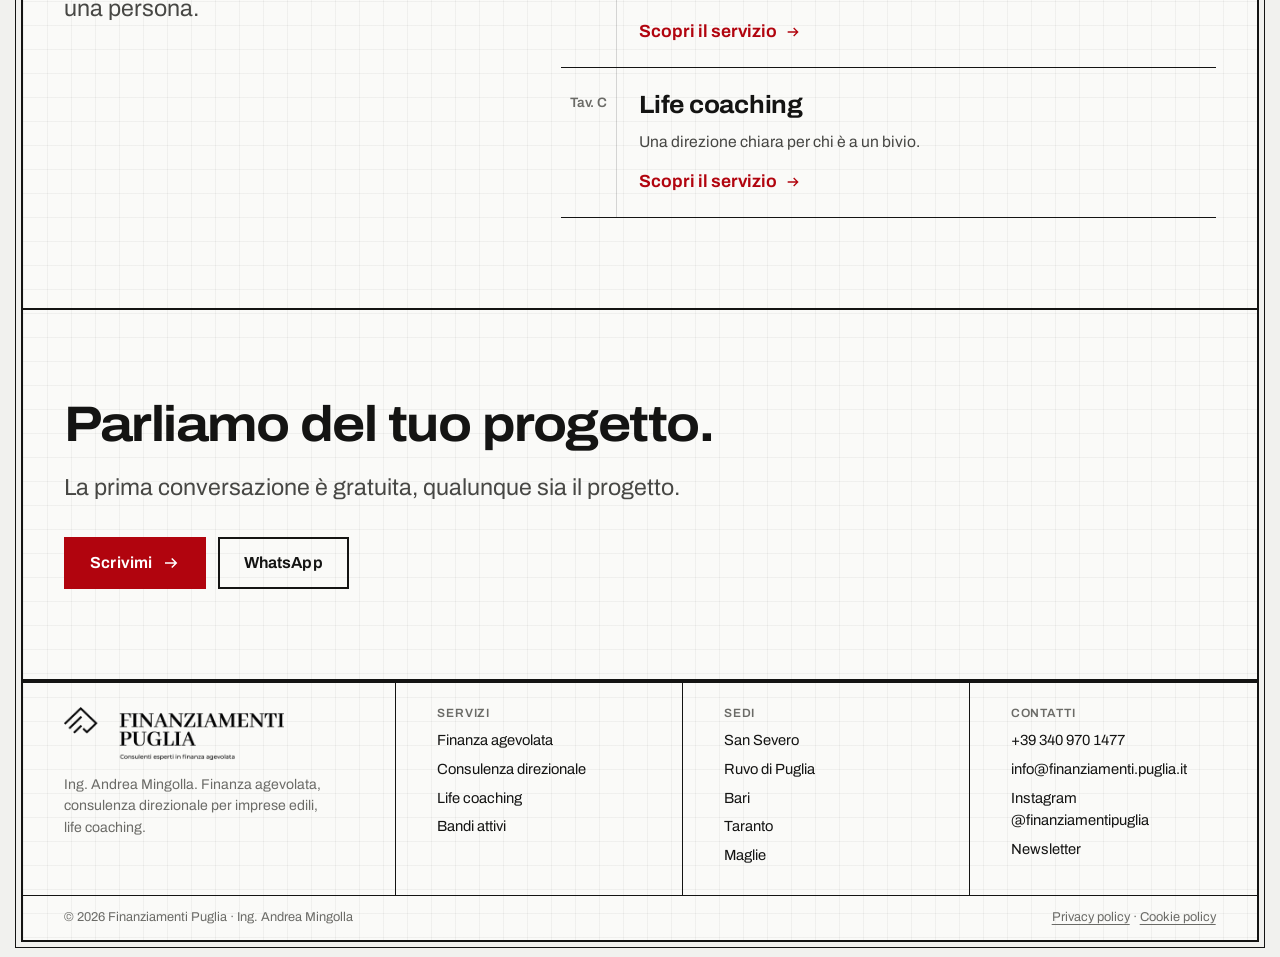
==== commit cf80234f: "Sito: cartiglio con contatti, quote tracciate, via le etichette di sezione Correzioni dalla revision" ====
--- a/finanziamenti-puglia/chi-sono.html
+++ b/finanziamenti-puglia/chi-sono.html
@@ -89,12 +89,17 @@
     <p class="lede">Ho fondato Finanziamenti Puglia, una rete di studi professionali che da oltre 15 anni porta la finanza agevolata vicino alle imprese pugliesi. Oggi affianco anche le PMI di cantiere nel controllo di gestione e seguo percorsi di life coaching.</p>
   </div>
   <div class="side"><div class="note" style="flex:1;display:flex"><div class="photo" style="width:100%;aspect-ratio:auto;min-height:260px"><span>Foto di Andrea (da inserire)</span></div></div>
-    <dl class="cartiglio"><div><dt>Attività</dt><dd>15 anni</dd></div><div><dt>Clienti</dt><dd>1.500+</dd></div><div><dt>Pratiche</dt><dd>115 mln €</dd></div><div><dt>Sedi</dt><dd>5</dd></div></dl></div>
+    <dl class="cartiglio tb" aria-label="Cartiglio: dati e contatti">
+      <div class="wide"><dt>Progettista</dt><dd>Ing. Andrea Mingolla</dd></div>
+      <div><dt>Tavola</dt><dd>Chi sono</dd></div>
+      <div class="rv"><dt>Rev.</dt><dd>B · nov 2026</dd></div>
+      <div class="full"><dt>Sedi</dt><dd class="sm">San Severo · Ruvo di Puglia · Bari · Taranto · Maglie</dd></div>
+      <div class="wide b"><dt>Telefono e WhatsApp</dt><dd class="sm"><a href="tel:+393409701477">340 970 1477</a></dd></div>
+      <div class="wide b"><dt>Email</dt><dd class="sm"><a href="mailto:info@finanziamenti.puglia.it">info@finanziamenti.puglia.it</a></dd></div>
+    </dl></div>
 </section>
 
-<section class="band" aria-labelledby="visione">
-  <div class="strip"><span>La rete</span><span>Finanziamenti Puglia</span></div>
-  <div class="pad cols">
+<section class="band" aria-labelledby="visione">  <div class="pad cols">
     <div class="span-6 stack">
       <h2 id="visione">Una rete di studi, vicina a chi fa impresa.</h2>
       <p class="lede">L'idea da cui è nata Finanziamenti Puglia è semplice: mettere in comune le competenze di diversi studi professionali e portarle in ogni parte della regione.</p>
@@ -112,9 +117,9 @@
   <div class="pad cols">
     <div class="span-5 stack"><h2 id="metodo">Un metodo, tre progetti.</h2><p class="lede">Capire il punto di partenza, disegnare il percorso, misurare i passi. Vale per un investimento, per un cantiere e per una persona.</p></div>
     <div class="span-7">
-      <a class="index-row" href="finanza-agevolata.html" style="border-top:1px solid var(--line)"><span class="code">A</span><div class="body"><h3>Finanza agevolata</h3><p>Fondi pubblici per chi investe in Puglia.</p><span class="go">Scopri il servizio <svg viewBox="0 0 24 24" fill="none" stroke="currentColor" stroke-width="2" aria-hidden="true"><path d="M4 12h15M13 6l6 6-6 6"/></svg></span></div><svg class="ring" aria-hidden="true"><rect x="1" y="1" width="99%" height="98%"/></svg></a>
-      <a class="index-row" href="consulenza-direzionale.html"><span class="code">B</span><div class="body"><h3>Consulenza direzionale</h3><p>Numeri e organizzazione per le imprese di cantiere.</p><span class="go">Scopri il servizio <svg viewBox="0 0 24 24" fill="none" stroke="currentColor" stroke-width="2" aria-hidden="true"><path d="M4 12h15M13 6l6 6-6 6"/></svg></span></div><svg class="ring" aria-hidden="true"><rect x="1" y="1" width="99%" height="98%"/></svg></a>
-      <a class="index-row" href="life-coaching.html" style="border-bottom:1px solid var(--line)"><span class="code">C</span><div class="body"><h3>Life coaching</h3><p>Una direzione chiara per chi è a un bivio.</p><span class="go">Scopri il servizio <svg viewBox="0 0 24 24" fill="none" stroke="currentColor" stroke-width="2" aria-hidden="true"><path d="M4 12h15M13 6l6 6-6 6"/></svg></span></div><svg class="ring" aria-hidden="true"><rect x="1" y="1" width="99%" height="98%"/></svg></a>
+      <a class="index-row" href="finanza-agevolata.html" style="border-top:1px solid var(--line)"><span class="code">Tav. A</span><div class="body"><h3>Finanza agevolata</h3><p>Fondi pubblici per chi investe in Puglia.</p><span class="go">Scopri il servizio <svg viewBox="0 0 24 24" fill="none" stroke="currentColor" stroke-width="2" aria-hidden="true"><path d="M4 12h15M13 6l6 6-6 6"/></svg></span></div><svg class="ring" aria-hidden="true"><rect x="1" y="1" width="99%" height="98%"/></svg></a>
+      <a class="index-row" href="consulenza-direzionale.html"><span class="code">Tav. B</span><div class="body"><h3>Consulenza direzionale</h3><p>Numeri e organizzazione per le imprese di cantiere.</p><span class="go">Scopri il servizio <svg viewBox="0 0 24 24" fill="none" stroke="currentColor" stroke-width="2" aria-hidden="true"><path d="M4 12h15M13 6l6 6-6 6"/></svg></span></div><svg class="ring" aria-hidden="true"><rect x="1" y="1" width="99%" height="98%"/></svg></a>
+      <a class="index-row" href="life-coaching.html" style="border-bottom:1px solid var(--line)"><span class="code">Tav. C</span><div class="body"><h3>Life coaching</h3><p>Una direzione chiara per chi è a un bivio.</p><span class="go">Scopri il servizio <svg viewBox="0 0 24 24" fill="none" stroke="currentColor" stroke-width="2" aria-hidden="true"><path d="M4 12h15M13 6l6 6-6 6"/></svg></span></div><svg class="ring" aria-hidden="true"><rect x="1" y="1" width="99%" height="98%"/></svg></a>
     </div>
   </div>
 </section>
--- a/finanziamenti-puglia/assets/site.css
+++ b/finanziamenti-puglia/assets/site.css
@@ -463,3 +463,40 @@
 .check-field.invalid .err { display: block; }
 .check-field.invalid .check input { outline: 2px solid var(--red); outline-offset: 1px; }
 .wa-float:hover { color: #fff; background: var(--red); }
+
+/* ---------- Fix round: sheet grid, title block, page index, traced dimension ---------- */
+body { background-image: none; background-color: var(--paper-2); }
+.sheet {
+  background-color: var(--paper);
+  background-image:
+    linear-gradient(var(--grid) 1px, transparent 1px),
+    linear-gradient(90deg, var(--grid) 1px, transparent 1px);
+  background-size: 24px 24px;
+}
+.cartiglio.tb dd { font-size: clamp(1rem, .9rem + .35vw, 1.2rem); }
+.cartiglio.tb dd.sm { font-size: 0.98rem; font-weight: 600; font-stretch: 100%; letter-spacing: 0; }
+.cartiglio.tb dd a { text-decoration: none; }
+.cartiglio.tb dd a:hover { color: var(--red); text-decoration: underline; }
+.cartiglio.tb .rv dt, .cartiglio.tb .rv dd { color: var(--red); }
+.cartiglio.tb .b { border-top: 1px solid var(--line); }
+.cartiglio.tb .wide.b + .wide.b { border-right: 0; }
+.cartiglio.tb > div:nth-child(3) { border-right: 0; }
+@media (max-width: 560px) {
+  .cartiglio.tb { grid-template-columns: 1fr 1fr; }
+  .cartiglio.tb .wide { grid-column: 1 / -1; border-right: 0; }
+  .cartiglio.tb > div:nth-child(2) { border-right: 1px solid var(--line); border-top: 1px solid var(--line); }
+  .cartiglio.tb > div:nth-child(3) { border-top: 1px solid var(--line); }
+}
+.toc { padding: 4px var(--gutter) 24px; border-top: 1px solid var(--line); }
+.toc-h { font-size: 0.72rem; text-transform: uppercase; letter-spacing: 0.07em; color: var(--ink-3); font-weight: 600; margin: 14px 0 8px; }
+.toc ol { list-style: none; margin: 0; padding: 0; }
+.toc li { border-bottom: 1px solid var(--hair); }
+.toc a { display: flex; justify-content: space-between; padding: 9px 0; text-decoration: none; font-weight: 550; }
+.toc a::after { content: ""; width: 7px; height: 7px; border-right: 1.5px solid currentColor; border-bottom: 1.5px solid currentColor; transform: rotate(45deg); margin: 6px 4px 0 0; }
+.toc a:hover { color: var(--red); }
+@media (max-width: 1000px) { .toc { display: none; } }
+.js .trace line { stroke-dasharray: 260; stroke-dashoffset: 260; transition: stroke-dashoffset 1.1s var(--ease); }
+.js .trace.on line { stroke-dashoffset: 0; }
+@media (prefers-reduced-motion: reduce) { .js .trace line { stroke-dashoffset: 0; } }
+.cartiglio.tb .rv dd { white-space: nowrap; font-size: clamp(.95rem, .85rem + .3vw, 1.1rem); }
+.cartiglio.tb dd.sm { line-height: 1.4; }
